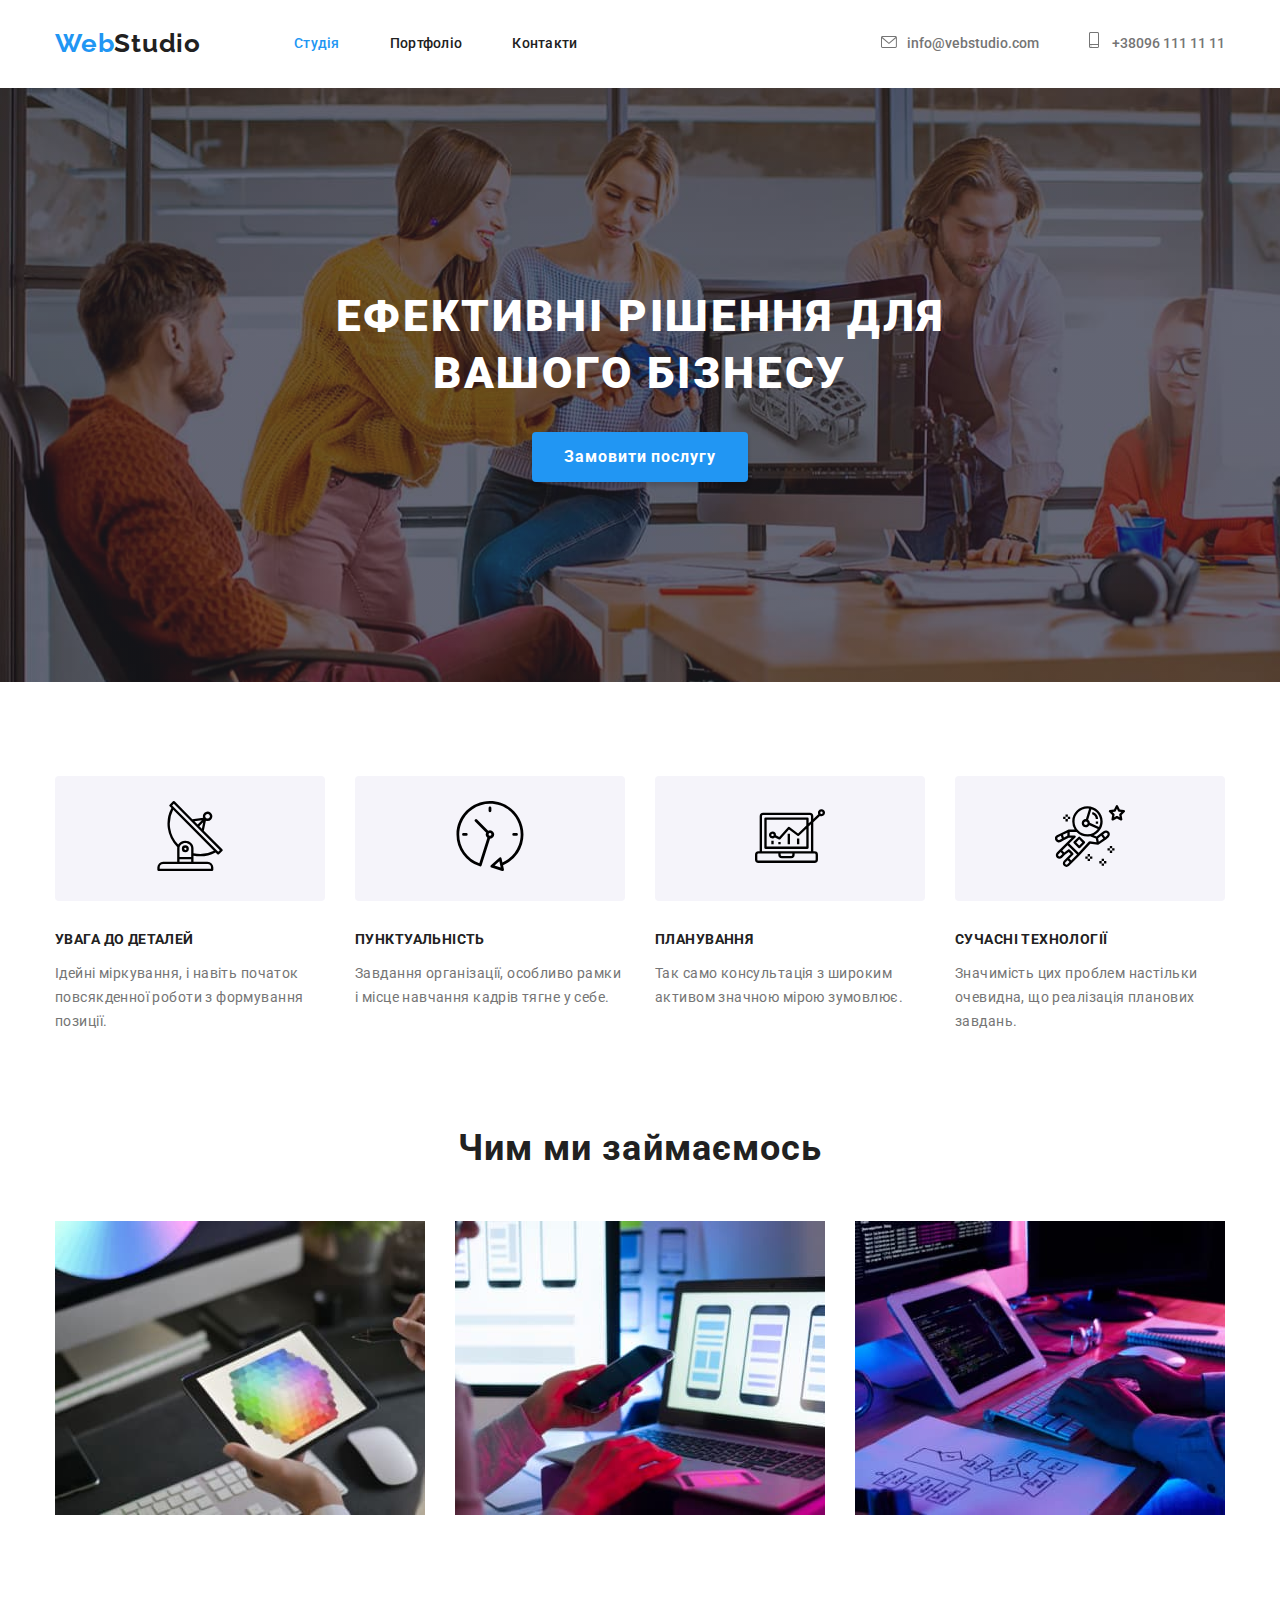
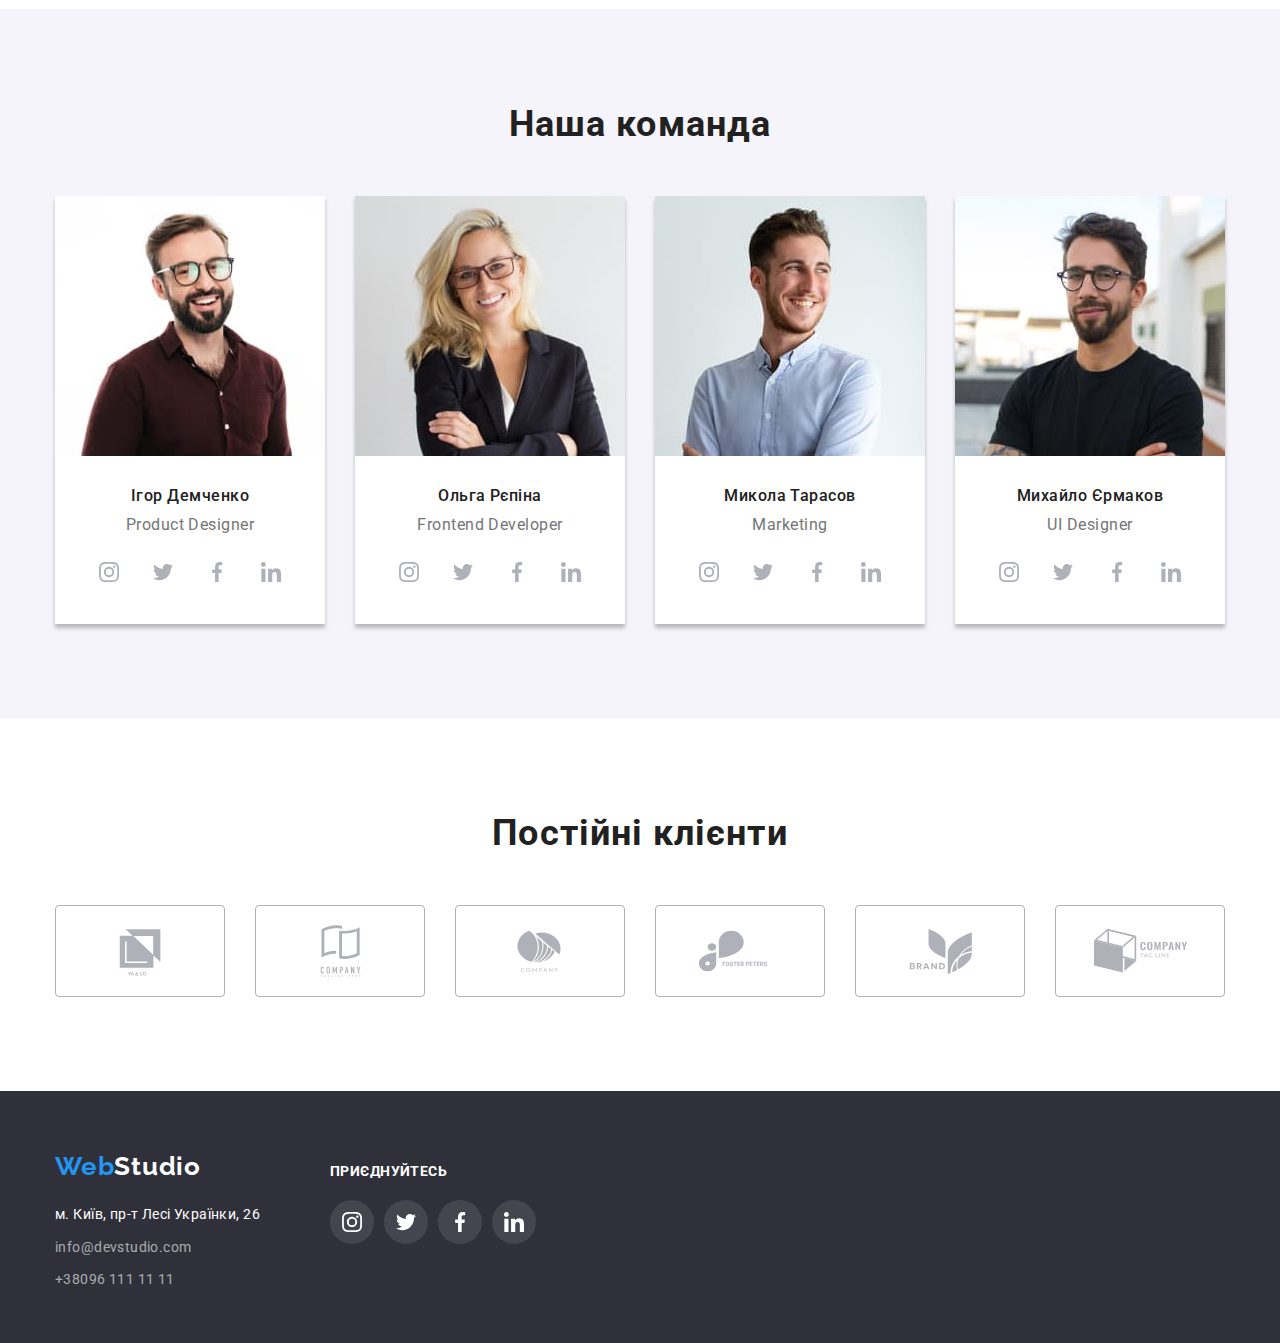
==== index.html @ 3c037708 "дз4" ====
<!DOCTYPE html>
<html lang="uk">
  <head>
    <meta charset="UTF-8" />
    <meta http-equiv="X-UA-Compatible" content="IE=edge" />
    <meta name="viewport" content="width=device-width, initial-scale=1.0" />
    <title>WebStudio</title>
    <link
      rel="stylesheet"
      href="https://cdnjs.cloudflare.com/ajax/libs/modern-normalize/1.1.0/modern-normalize.min.css"
    />
    <link rel="stylesheet" href="./css/styles.css" />
    <link rel="preconnect" href="https://fonts.googleapis.com" />
    <link rel="preconnect" href="https://fonts.gstatic.com" crossorigin />
    <link
      href="https://fonts.googleapis.com/css2?family=Raleway:wght@700&family=Roboto:wght@400;500;700;900&display=swap"
      rel="stylesheet"
    />
  </head>
  <body class="body">
    <header>
      <div class="container">
        <div class="header-container">
          <nav class="nav-container">
            <a href="./index.html" class="logotipe"
              >Web<span class="logo-header">Studio</span>
            </a>

            <ul class="header-menu">
              <li>
                <a href="./index.html" class="link-header current">Студія</a>
              </li>
              <li>
                <a href="./portfolio.html" class="link-header">Портфоліо</a>
              </li>
              <li>
                <a href="#" class="link-header">Контакти</a>
              </li>
            </ul>
          </nav>
          <ul class="header-adress">
            <li class="adress-logo-nav">
              <a href="mailto:info@devstudio.com" class="adress-link"
                ><span class="icon-mail"
                  ><svg class="adress-mail-icon" width="16px" height="12px">
                    <use
                      href="./images/icons.svg#icon-envelope-hover"
                    ></use></svg></span
                >info@vebstudio.com
              </a>
            </li>
            <li class="adress-logo-nav">
              <a href="tel:+380961111111" class="adress-link"
                ><span class="phone-icon"
                  ><svg class="adress-phone-icon" width="10px" height="16px">
                    <use href="./images/icons.svg#icon-smartphone"></use></svg
                ></span>
                +38096 111 11 11</a
              >
            </li>
          </ul>
        </div>
      </div>
    </header>
    <main>
      <section class="hero-section">
        <h1 class="hero-title">Ефективні рішення для<br />вашого бізнесу</h1>
        <button type="button" class="hero-button">Замовити послугу</button>
      </section>

      <section class="benefit-section section">
        <div class="container">
          <h2 class="benefit-title visually-hidden">Наші переваги</h2>
          <ul class="benefit-container">
            <li class="benefit-items">
              <span class="benefit-block-icon">
                <svg class="benefit-icon" width="70px" height="70px">
                  <use href="./images/icons.svg#icon-antenna-1"></use>
                </svg>
              </span>
              <h3 class="benefit-subtitle">Увага до деталей</h3>
              <p class="benefit-text">
                Ідейні міркування, і навіть початок повсякденної роботи з
                формування позиції.
              </p>
            </li>
            <li class="benefit-items">
              <span class="benefit-block-icon">
                <svg class="benefit-icon" width="70px" height="70px">
                  <use href="./images/icons.svg#icon-clock-1"></use>
                </svg>
              </span>
              <h3 class="benefit-subtitle">Пунктуальність</h3>
              <p class="benefit-text">
                Завдання організації, особливо рамки і місце навчання кадрів
                тягне у себе.
              </p>
            </li>
            <li class="benefit-items">
              <span class="benefit-block-icon">
                <svg class="benefit-icon" width="70px" height="70px">
                  <use href="./images/icons.svg#icon-diagram-1"></use>
                </svg>
              </span>
              <h3 class="benefit-subtitle">Планування</h3>
              <p class="benefit-text">
                Так само консультація з широким активом значною мірою зумовлює.
              </p>
            </li>
            <li class="benefit-items">
              <span class="benefit-block-icon">
                <svg class="benefit-icon" width="70px" height="70px">
                  <use href="./images/icons.svg#icon-astronaut-1"></use>
                </svg>
              </span>
              <h3 class="benefit-subtitle">Сучасні технології</h3>
              <p class="benefit-text">
                Значимість цих проблем настільки очевидна, що реалізація
                планових завдань.
              </p>
            </li>
          </ul>
        </div>
      </section>

      <section class="benefit-hero">
        <div class="container">
          <h2 class="benefit-title">Чим ми займаємось</h2>

          <ul class="benefit-hero-items">
            <li class="benefit-box">
              <img
                src="./images/img1.jpg"
                alt="Друк на клавіатурі"
                width="370"
              />
            </li>
            <li>
              <img
                src="./images/box2.jpg"
                alt="Переглядає смартфон"
                width="370"
              />
            </li>
            <li>
              <img src="./images/box3.jpg" alt="Планшет у руках" width="370" />
            </li>
          </ul>
        </div>
      </section>
      <section class="secondary-section section">
        <div class="container">
          <h2 class="secondary-title">Наша команда</h2>
          <ul class="secondary-container">
            <li class="secondary-box">
              <img src="./images/igor.jpg" alt="Ігор Демченко" width="270" />
              <div class="card-box">
                <h3 class="secondary-img-title">Ігор Демченко</h3>
                <p class="secondary-img-slogan">Product Designer</p>
              </div>
              <div class="secondary-box-social">
                <a class="secondary-box-icon" href="#"
                  ><svg class="secondary-icons" width="20px" height="20px">
                    <use href="./images/icons.svg#icon-instagram-2"></use></svg
                ></a>
                <a class="secondary-box-icon" href="#"
                  ><svg class="secondary-icons" width="20px" height="20px">
                    <use href="./images/icons.svg#icon-twitter-1"></use></svg
                ></a>
                <a class="secondary-box-icon" href="#"
                  ><svg class="secondary-icons" width="20px" height="20px">
                    <use href="./images/icons.svg#icon-facebook-1"></use></svg
                ></a>
                <a class="secondary-box-icon" href="#"
                  ><svg class="secondary-icons" width="20px" height="20px">
                    <use href="./images/icons.svg#icon-linkedin-1"></use></svg
                ></a>
              </div>
            </li>
            <li class="secondary-box">
              <img src="./images/olga.jpg" alt="Ольга Рєпіна" width="270" />
              <div class="card-box">
                <h3 class="secondary-img-title">Ольга Рєпіна</h3>
                <p class="secondary-img-slogan">Frontend Developer</p>
              </div>
              <div class="secondary-box-social">
                <a class="secondary-box-icon" href="#"
                  ><svg class="secondary-icons" width="20px" height="20px">
                    <use href="./images/icons.svg#icon-instagram-2"></use></svg
                ></a>
                <a class="secondary-box-icon" href="#"
                  ><svg class="secondary-icons" width="20px" height="20px">
                    <use href="./images/icons.svg#icon-twitter-1"></use></svg
                ></a>
                <a class="secondary-box-icon" href="#"
                  ><svg class="secondary-icons" width="20px" height="20px">
                    <use href="./images/icons.svg#icon-facebook-1"></use></svg
                ></a>
                <a class="secondary-box-icon" href="#"
                  ><svg class="secondary-icons" width="20px" height="20px">
                    <use href="./images/icons.svg#icon-linkedin-1"></use></svg
                ></a>
              </div>
            </li>
            <li class="secondary-box">
              <img src="./images/mukola.jpg" alt="Микола Тарасов" width="270" />
              <div class="card-box">
                <h3 class="secondary-img-title">Микола Тарасов</h3>
                <p class="secondary-img-slogan">Marketing</p>
              </div>
              <div class="secondary-box-social">
                <a class="secondary-box-icon" href="#"
                  ><svg class="secondary-icons" width="20px" height="20px">
                    <use href="./images/icons.svg#icon-instagram-2"></use></svg
                ></a>
                <a class="secondary-box-icon" href="#"
                  ><svg class="secondary-icons" width="20px" height="20px">
                    <use href="./images/icons.svg#icon-twitter-1"></use></svg
                ></a>
                <a class="secondary-box-icon" href="#"
                  ><svg class="secondary-icons" width="20px" height="20px">
                    <use href="./images/icons.svg#icon-facebook-1"></use></svg
                ></a>
                <a class="secondary-box-icon" href="#"
                  ><svg class="secondary-icons" width="20px" height="20px">
                    <use href="./images/icons.svg#icon-linkedin-1"></use></svg
                ></a>
              </div>
            </li>
            <li class="secondary-box">
              <img
                src="./images/mukhailo.jpg"
                alt="Михайло Єрмаков"
                width="270"
              />
              <div class="card-box">
                <h3 class="secondary-img-title">Михайло Єрмаков</h3>
                <p class="secondary-img-slogan">UI Designer</p>
              </div>
              <div class="secondary-box-social">
                <a class="secondary-box-icon" href="#"
                  ><svg class="secondary-icons" width="20px" height="20px">
                    <use href="./images/icons.svg#icon-instagram-2"></use></svg
                ></a>
                <a class="secondary-box-icon" href="#"
                  ><svg class="secondary-icons" width="20px" height="20px">
                    <use href="./images/icons.svg#icon-twitter-1"></use></svg
                ></a>
                <a class="secondary-box-icon" href="#"
                  ><svg class="secondary-icons" width="20px" height="20px">
                    <use href="./images/icons.svg#icon-facebook-1"></use></svg
                ></a>
                <a class="secondary-box-icon" href="#"
                  ><svg class="secondary-icons" width="20px" height="20px">
                    <use href="./images/icons.svg#icon-linkedin-1"></use></svg
                ></a>
              </div>
            </li>
          </ul>
        </div>
      </section>
      <section class="last-section">
        <div class="container">
          <h2 class="secondary-title">Постійні клієнти</h2>
          <ul class="last-section-block">
            <li class="last-section-icon">
              <a href="#"
                ><svg class="last-icons" width="106px" height="60px">
                  <use href="./images/icons.svg#icon-logoya-go"></use></svg
              ></a>
            </li>
            <li class="last-section-icon">
              <a href="#"
                ><svg class="last-icons" width="106px" height="60px">
                  <use
                    href="./images/icons.svg#icon-logo-companyone"
                  ></use></svg
              ></a>
            </li>
            <li class="last-section-icon">
              <a href="#"
                ><svg class="last-icons" width="106px" height="60px">
                  <use
                    href="./images/icons.svg#icon-logo-company-two"
                  ></use></svg
              ></a>
            </li>

            <li class="last-section-icon">
              <a href="#"
                ><svg class="last-icons" width="106px" height="60px">
                  <use href="./images/icons.svg#icon-logo-foster"></use></svg
              ></a>
            </li>

            <li class="last-section-icon">
              <a href="#"
                ><svg class="last-icons" width="106px" height="60px">
                  <use href="./images/icons.svg#icon-logo-brand"></use></svg
              ></a>
            </li>
            <li class="last-section-icon">
              <a href="#"
                ><svg class="last-icons" width="106px" height="60px">
                  <use href="./images/icons.svg#icon-logo-tag-line"></use></svg
              ></a>
            </li>
          </ul>
        </div>
      </section>
    </main>
    <footer class="footer-section">
      <div class="container">
        <address class="adress">
          <a href="./index.html" class="logotipe-footer"
            >Web<span class="logo-footer">Studio </span></a
          >
          <div class="footer-div">
            <ul>
              <li class="footer-logo">
                <a
                  class="adress article"
                  href="https://goo.gl/maps/jyR7wXBARbgmtuSR7"
                  target="_blank"
                  rel="noopener noreferrer nofollow"
                  >м. Київ, пр-т Лесі Українки, 26</a
                >
              </li>

              <li class="footer-box">
                <a class="footer-link article" href="mailto:info@devstudio.com"
                  >info@devstudio.com</a
                >
              </li>
              <li class="footer-box">
                <a class="footer-link article" href="tel:+380961111111"
                  >+38096 111 11 11</a
                >
              </li>
            </ul>
          </div>
        </address>
        <div class="footer-social">
          <h2 class="footer-social-title">Приєднуйтесь</h2>
          <ul class="footer-social-container">
            <li>
              <a class="secondary-footer-icon" href="#"
                ><svg class="footer-icons" width="20px" height="20px">
                  <use href="./images/icons.svg#icon-instagram-2"></use></svg
              ></a>
            </li>
            <li>
              <a class="secondary-footer-icon" href="#"
                ><svg class="footer-icons" width="20px" height="20px">
                  <use href="./images/icons.svg#icon-twitter-1"></use></svg
              ></a>
            </li>
            <li>
              <a class="secondary-footer-icon" href="#"
                ><svg class="footer-icons" width="20px" height="20px">
                  <use href="./images/icons.svg#icon-facebook-1"></use></svg
              ></a>
            </li>
            <li>
              <a class="secondary-footer-icon" href="#"
                ><svg class="footer-icons" width="20px" height="20px">
                  <use href="./images/icons.svg#icon-linkedin-1"></use></svg
              ></a>
            </li>
          </ul>
        </div>
      </div>
    </footer>
  </body>
</html>
---- css/styles.css ----
:root {
  --color-primary: #212121;
  --color-text: #757575;
  --color-background: #fff;
  --color-accent: #2196f3;
  --color-icons: #afb1b8;
}
* {
  box-sizing: border-box;
}
a.article {
  text-decoration: none;
}
/*container*/
.container {
  display: flex;
  width: 100%;
  max-width: 1200px;
  margin: 0 auto;
  padding: 0 15px;
  flex-wrap: wrap;
}
ul {
  list-style: none;
}
/*body*/
body {
  color: var(--color-primary);
  font-size: 14px;
  font-weight: 500;
  line-height: 1.7;
  background-color: var(--color-background);
  font-family: "Roboto", sans-serif;
  max-width: 1600px;
  max-height: 2094px;
  margin: 0 auto;
  flex-shrink: 0;
}
ul,
h1,
h2,
h3,
h4,
h5,
h6,
li {
  margin: 0;
  padding: 0;
}
/*header-container*/
.header-container {
  display: flex;
  justify-content: space-between;
  flex-grow: 1;
  align-items: center;
}
.header {
  border-bottom: 1px solid #f5f5f5;
}
/*nav-container*/
.nav-container {
  display: flex;
  justify-content: start;
  align-items: center;
}
/*lin-header*/
.link-header {
  display: flex;
  padding-top: 32px;
  padding-bottom: 32px;
  text-decoration: none;
  letter-spacing: 0.02em;
  color: inherit;
}
.visually-hidden {
  position: absolute;
  white-space: nowrap;
  width: 1px;
  height: 1px;
  overflow: hidden;
  border: 0;
  padding: 0;
  clip: rect(0 0 0 0);
  clip-path: inset(50%);
  margin: -1px;
}

img {
  display: block;
  max-width: 100%;
  height: auto;
}
/*headre-menu*/
.header-menu {
  display: flex;
  gap: 50px;
  margin-left: 93px;
}
/*header-adress*/
.header-adress {
  display: flex;
  gap: 50px;
  align-items: center;
}

/*logotipe*/
.logotipe {
  font-family: "Raleway";
  font-weight: 700;
  font-size: 26px;
  line-height: 1.2;
  color: var(--color-accent);
  text-decoration-line: none;
  letter-spacing: 0.03em;
}

/*logo-header*/
.logo-header {
  font-family: "Raleway", sans-serif;
  font-weight: 700;
  font-size: 26px;
  line-height: 1.2;
  color: var(--color-primary);
  text-decoration-line: none;
  letter-spacing: 0.03em;
}

/*link*/
.link {
  color: inherit;
  line-height: 1.1;
  text-decoration-line: none;
}
.link:hover,
.link:focus {
  color: var(--color-accent);
  background-color: var(--color-background);
}
.current {
  color: var(--color-accent);
}

/*adress*/
.adress-link {
  align-items: center;
  font-weight: 500;
  color: var(--color-text);
  text-decoration-line: none;
  padding-top: 32px;
  padding-bottom: 32px;
}
.adress-link:hover,
.adress-link:focus {
  color: var(--color-accent);
}
/*header-icons*/
.icon-mail {
  align-items: center;
  padding-top: 32px;
  padding-bottom: 32px;
}
.adress-mail-icon {
  max-width: 16px;
  max-height: 12px;
  align-content: center;
  margin-right: 10px;
  fill: var(--color-text);

}
.adress-link:hover .adress-mail-icon,
.adress-link:focus .adress-mail-icon {
  fill: var(--color-accent);
}
/*phone-icon*/
.phone-icon {
  padding-top: 32px;
  padding-bottom: 32px;
  align-items: center;
}
.adress-phone-icon {
  max-width: 10px;
  max-height: 16px;
  align-content: center;
  margin-right: 10px;
  fill: var(--color-text);
}
.adress-link:hover .adress-phone-icon,
.adress-link:focus .adress-phone-icon {
  fill: var(--color-accent);
}
/*hero-section*/
.hero-section {
  background-color: #2f303a;
  background-image: linear-gradient(
      rgba(47, 48, 58, 0.4),
      rgba(47, 48, 58, 0.4)
    ),
    url(/images/Img.jpg);
  margin: 0 auto;
  background-size: 1600px;
  text-align: center;
  padding-top: 200px;
  padding-bottom: 200px;
  letter-spacing: 0.02em;
  background-repeat: no-repeat;
}

/*section-title*/
.hero-title {
  font-weight: 900;
  font-size: 44px;
  line-height: 1.3;
  text-transform: uppercase;
  color: var(--color-background);
  letter-spacing: 0.06em;
  margin: 0 auto;
  letter-spacing: 0.06em;
}

/*hero-button*/
.hero-button {
  font-weight: 700;
  font-size: 16px;
  line-height: 30px;
  min-width: 216px;
  height: 50px;
  font-family: inherit;
  color: var(--color-background);
  background: var(--color-accent);
  box-shadow: 0px 4px 4px rgba(0, 0, 0, 0.15);
  border-radius: 4px;
  cursor: pointer;
  margin-top: 30px;
  border: 0;
  padding-top: 10px;
  padding-left: 32px;
  padding-bottom: 10px;
  padding-right: 32px;
  letter-spacing: 0.06em;
}
.hero-button:hover,
.hero-button:focus {
  box-shadow: 0px 4px 4px rgba(0, 0, 0, 0.15);
  background-color: #188ce8;
}

/*benefit-title*/
.benefit-title {
  font-weight: 700;
  font-size: 36px;
  line-height: 1.2;
  text-align: center;
  margin: 0 auto 50px;
  letter-spacing: 0.03em;
}

.benefit-block-icon {
  display: block;
  width: 270px;
  height: 120px;
  background: #f5f4fa;
  border-radius: 4px;
  margin-bottom: 30px;
  padding-top: 25px;
  padding-right: 100px;
  padding-left: 100px;
  padding-bottom: 100px;
}
.benefit-icon {
  max-width: 70px;
  max-height: 70px;
}

/*benefit-subtitle*/

.benefit-subtitle {
  font-weight: 700;
  font-size: 14px;
  line-height: 1.2;
  text-transform: uppercase;
  letter-spacing: 0.03em;
}
/*benefit-text*/
.benefit-text {
  font-style: normal;
  font-weight: 400;
  font-size: 14px;
  line-height: 1.7;
  color: var(--color-text);
  margin-bottom: 0;
  letter-spacing: 0.03em;
}
/*benefit-container*/
.benefit-container {
  display: flex;
  justify-content: space-between;
  width: 100%;
  max-width: 1200px;
  margin: 0 auto;
}
/*benefit-items*/
.benefit-items {
  align-content: flex-start;
  gap: 30px;
  flex-basis: 270px;
}
/*benefit-hero*/
.benefit-hero {
  padding-bottom: 94px;
}
/*benefit-hero-items*/
.benefit-hero-items {
  display: flex;
  justify-content: flex-start;
  gap: 30px;
  width: 100%;
  max-width: 1200px;
}

/*secondary-section*/
.secondary-section {
  background-color: #f5f4fa;
}

/*secondary-title*/
.secondary-title {
  font-weight: 700;
  font-size: 36px;
  line-height: 1.2;
  text-align: center;
  margin: 0 auto 50px;
  letter-spacing: 0.03em;
}
/*benefit-box*/
.benefit-box {
  flex-basis: calc((100%-60px) / 3);
}
.secondary-box {
  width: 270px;
  height: 428px;
}
.secondary-box-icon {
  display: flex;
  width: 44px;
  height: 44px;
  border-radius: 50%;
  padding: 12px;
}
.secondary-icons {
  fill: var(--color-icons);
  max-width: 20px;
  max-height: 20px;
}
/*secondary-container*/
.secondary-container {
  display: flex;
  gap: 30px;
  justify-content: space-between;
}

.secondary-box-social {
  display: flex;
  gap: 10px;
  padding-left: 32px;
  padding-right: 32px;
  padding-bottom: 30px;
}
.secondary-box-icon:hover,
.secondary-box-icon:focus {
  background-color: var(--color-accent);
}
.secondary-box-icon:hover .secondary-icons,
.secondary-box-icon:focus .secondary-icons {
  fill: var(--color-background);
}
/*secondary-box*/
.secondary-box {
  flex-basis: calc((100%-90px) / 4);
  background-color: var(--color-background);
  box-shadow: 0px 4px 4px rgba(0, 0, 0, 0.25);
}
/*card-box*/
.card-box {
  padding-top: 30px;
  padding-left: 60px;
  padding-bottom: 16px;
  padding-right: 60px;
}
/*img-title*/
.secondary-img-title {
  font-weight: 500;
  font-size: 16px;
  line-height: 1.2;
  color: var(--color-primary);
  text-align: center;
  letter-spacing: 0.03em;
}

/*img-slogan*/
.secondary-img-slogan {
  font-weight: 400;
  font-size: 16px;
  line-height: 1.2;
  color: var(--color-text);
  text-align: center;
  margin-top: 10px;
  margin-bottom: 0;
  letter-spacing: 0.03em;
}
.last-section {
  display: flex;
  padding-top: 94px;
  padding-bottom: 94px;
  margin: 0 auto;
}
.last-section-block {
  display: flex;
  gap: 30px;
  width: 1200px;
}

.last-section-icon {
  width: 170px;
  height: 92px;
  border: 1px solid var(--color-icons);
  border-radius: 4px;
  padding-top: 16px;
  padding-left: 32px;
  padding-bottom: 16px;
  padding-right: 32px;
}
.last-section-icon:hover {
  border-color: var(--color-accent);
}
.last-icons {
  max-width: 106px;
  max-height: 60px;
  fill: var(--color-icons);
}
.last-section-icon:hover .last-icons,
.last-section-icon:focus .last-icons {
  fill: var(--color-accent);
}

/*footer-section*/
.footer-section {
  background-color: #2f303a;
  height: 252px;
  padding-top: 60px;
  padding-bottom: 60px;
}
.adress-logo-nav {
  display: flex;
  align-items: center;
}
/*logo-footer*/
.logo-footer {
  font-family: "Raleway", sans-serif;
  font-weight: 700;
  font-size: 26px;
  line-height: 1.2;
  color: var(--color-background);
  text-decoration-line: none;
  margin-bottom: 20px;
  letter-spacing: 0.03em;
}

/*adress-footer*/
.adress {
  font-style: normal;
  font-weight: 400;
  font-size: 14px;
  line-height: 1.7;
  color: var(--color-background);
  letter-spacing: 0.03em;
}
/*footer-link*/
.footer-link {
  font-style: normal;
  font-weight: 400;
  font-size: 14px;
  line-height: 1.7;
  color: rgba(255, 255, 255, 0.6);
  letter-spacing: 0.03em;
}

.footer-link:hover,
.footer-link:focus {
  color: var(--color-accent);
}
.footer-social {
  align-items: center;
  justify-content: flex-start;
  margin-left: 70px;
  margin-top: 12px;

  width: 206px;
  height: 80px;
}
.footer-social-title {
  color: var(--color-background);
  font-weight: 700;
  font-size: 14px;
  line-height: 1.2;
  letter-spacing: 0.03em;
  text-transform: uppercase;
}
.secondary-footer-icon {
  display: flex;
  background-color: rgba(255, 255, 255, 0.1);
  width: 44px;
  height: 44px;
  border-radius: 50%;
  padding: 12px;
}
.secondary-footer-icon:hover,
.secondary-footer-icon:focus {
  background-color: var(--color-accent);
}
.footer-icons {
  fill: var(--color-background);
  max-width: 20px;
  max-height: 20px;
}

.footer-social-container {
  display: flex;
  align-items: center;
  gap: 10px;
  margin-top: 20px;
}
/*secondary-button*/
.secondary-button {
  font-family: inherit;
  color: var(--color-primary);
  background: #f5f4fa;
  border-radius: 4px;
  cursor: pointer;
  height: 38px;
  padding: 6px 22px;
  border: 0;
  border-radius: 4px;
  letter-spacing: 0.03em;
}
.secondary-button:hover,
.secondary-button:focus {
  color: var(--color-background);
  background-color: var(--color-accent);
  box-shadow: 0px 3px 1px rgba(0, 0, 0, 0.1), 0px 1px 2px rgba(0, 0, 0, 0.08),
    0px 2px 2px rgba(0, 0, 0, 0.12);
}

/*icon-logo-link*/
.icon-logo-link {
  font-weight: 700;
  font-size: 18px;
  line-height: 2;
  letter-spacing: 0.06em;
  color: var(--color-primary);
  letter-spacing: 0.06em;
}

/*subtitle-icon-link*/
.subtitle-icon {
  font-weight: 400;
  font-size: 16px;
  line-height: 1.8;
  color: var(--color-text);
  margin-top: 4px;
  margin-bottom: 0;
  letter-spacing: 0.03em;
}
/*logotipe-footer*/
.logotipe-footer {
  font-family: "Raleway";
  font-weight: 700;
  font-size: 26px;
  line-height: 1.2;
  color: var(--color-accent);
  text-decoration-line: none;
  margin-bottom: 20px;
  letter-spacing: 0.03em;
}
/*section*/
.section {
  padding-top: 94px;
  padding-bottom: 94px;
  margin: 0 auto;
}

/*button-container*/
.button-container {
  display: flex;
  align-items: center;
  gap: 8px;
  margin: 0 auto;
  justify-content: center;
}
/*container-portfolio*/
.container-portfolio {
  width: 100%;
  max-width: 1200px;
  margin: 0 auto;
  flex-wrap: wrap;
}
/*first-container*/
.first-container {
  display: flex;
  width: 100%;
  margin-top: 50px;
  flex-wrap: wrap;
  gap: 30px;
  flex-basis: calc((100%-60px) / 3);
}
/*portfolio-section*/
.portfolio-section {
  display: flex;
  padding: 94px 15px;
  max-width: 1200px;
  margin: 0 auto;
}
.portfolio-title {
  font-weight: 700;
  font-size: 36px;
  line-height: 1.2;
  text-align: center;
  margin: 0 auto 50px;
  letter-spacing: 0.03em;
  display: flex;
  align-items: center;
  justify-content: center;
}
/*container-box*/
.container-box {
  width: 370px;
  height: 404px;
  border-bottom: 1px solid #eeeeee;
  border-left: 1px solid #eeeeee;
  border-right: 1px solid #eeeeee;
}
.container-box:hover,
.container-box:focus {
  box-shadow: 0px 1px 1px rgba(0, 0, 0, 0.12), 0px 4px 4px rgba(0, 0, 0, 0.06),
    1px 4px 6px rgba(0, 0, 0, 0.16);
}
/*content-box*/
.container-content {
  padding-top: 20px;
  padding-bottom: 20px;
  padding-left: 24px;
  padding-right: 24px;
}
/*footer-div*/
.footer-div {
  margin-top: 20px;
}

/*footer-box*/
.footer-box {
  margin-top: 9px;
}
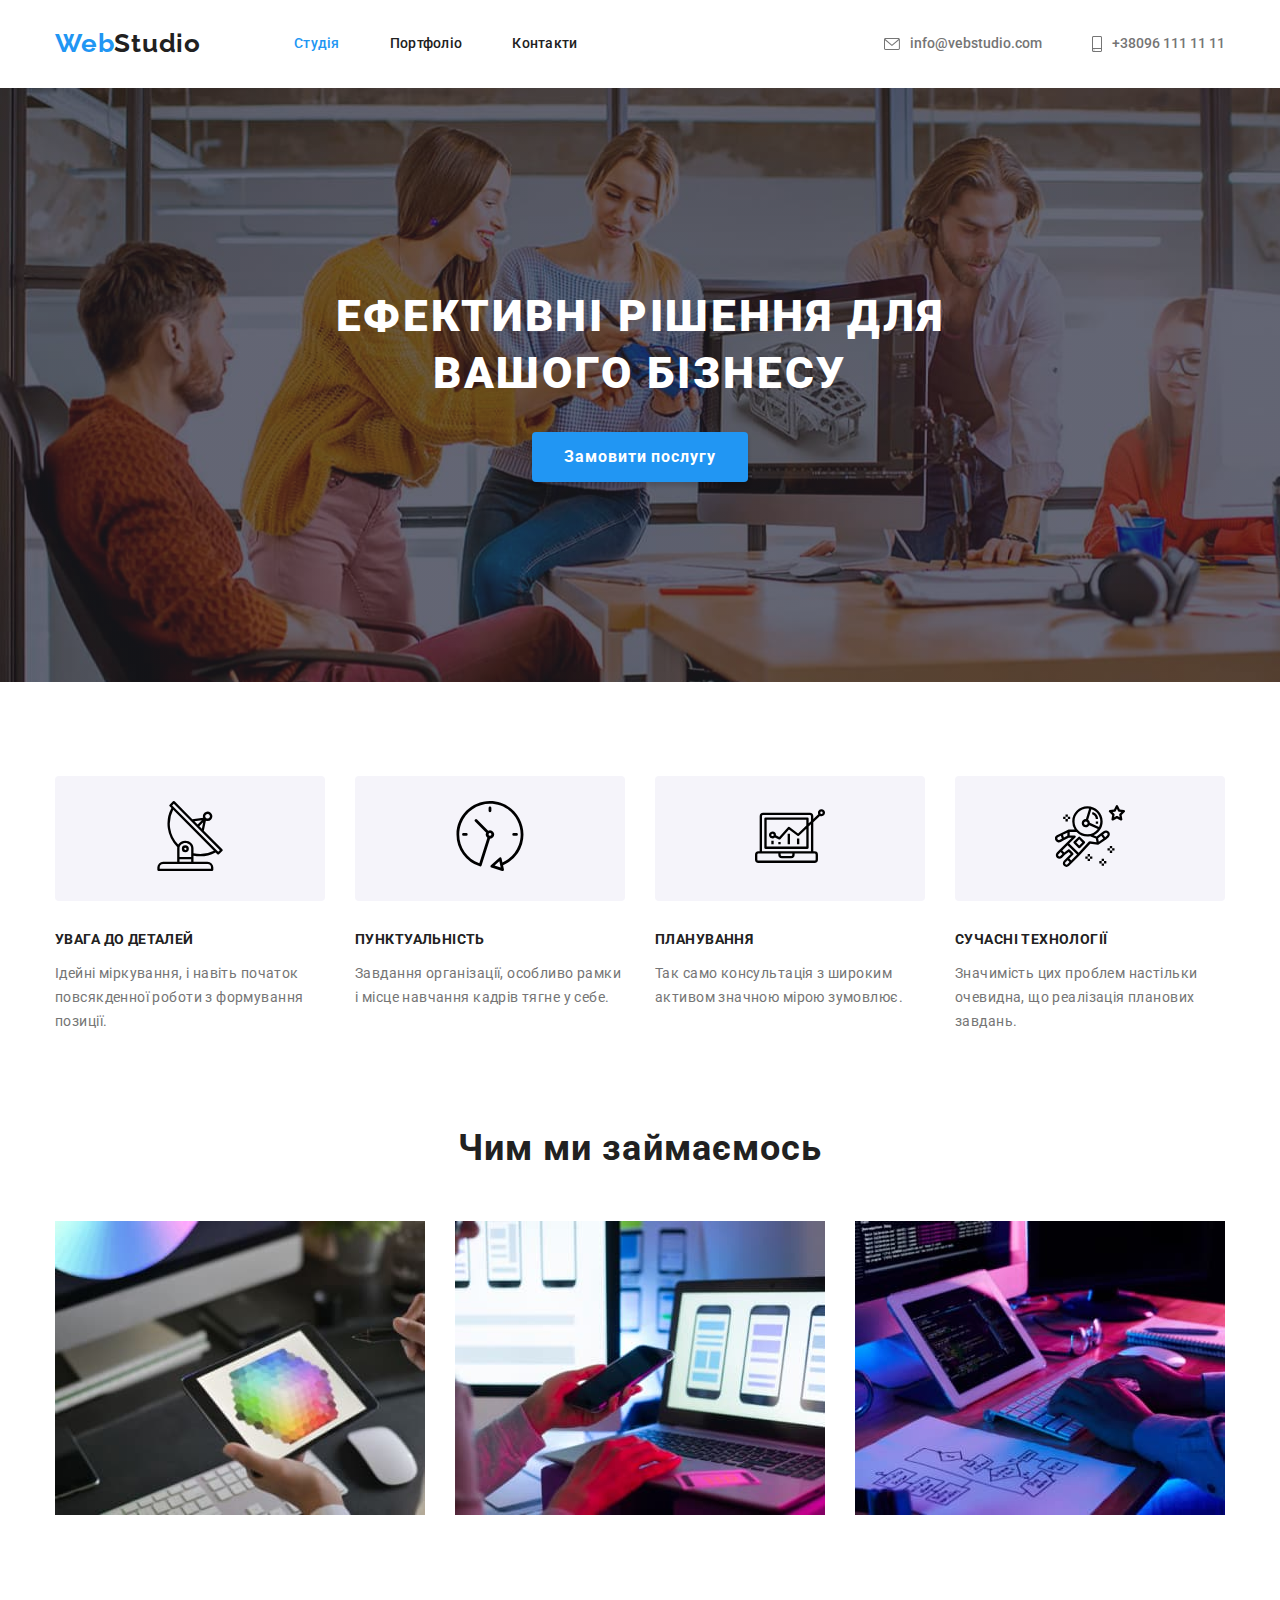
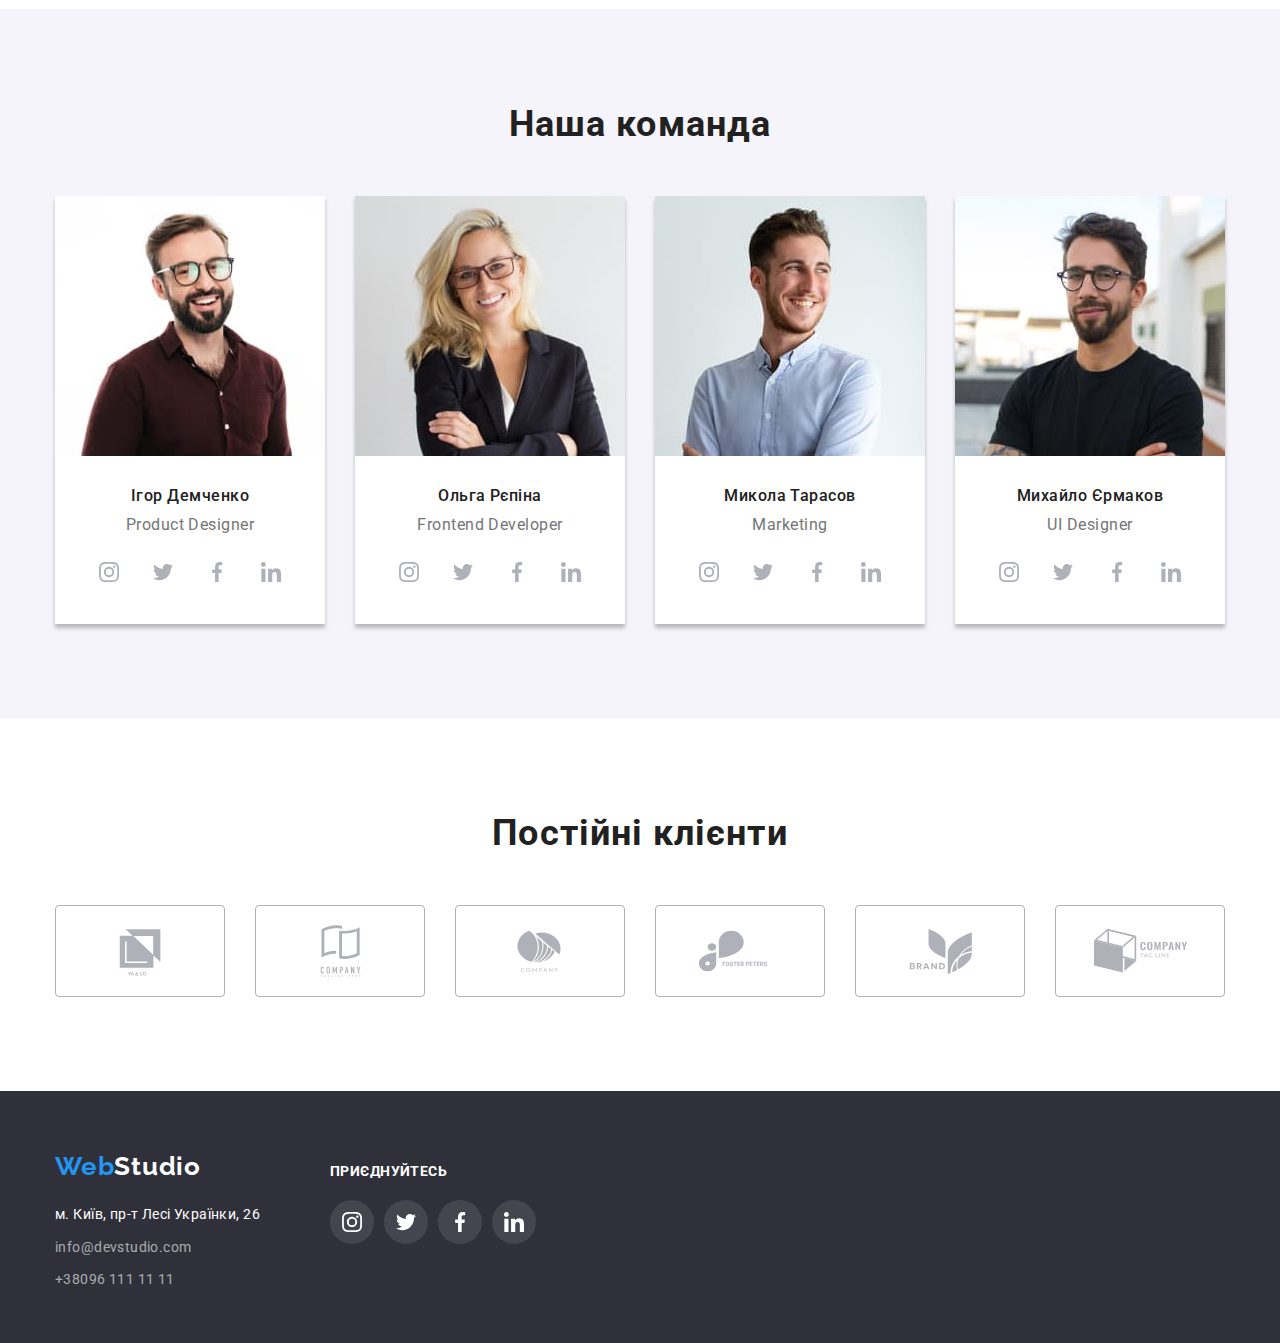
==== commit 0a4f0c3a: "lp" ====
--- a/index.html
+++ b/index.html
@@ -41,22 +41,20 @@
           <ul class="header-adress">
             <li class="adress-logo-nav">
               <a href="mailto:info@devstudio.com" class="adress-link"
-                ><span class="icon-mail"
-                  ><svg class="adress-mail-icon" width="16px" height="12px">
+                ><svg class="adress-mail-icon" width="16px" height="12px">
                     <use
                       href="./images/icons.svg#icon-envelope-hover"
-                    ></use></svg></span
-                >info@vebstudio.com
+                    ></use></svg>info@vebstudio.com
               </a>
             </li>
             <li class="adress-logo-nav">
               <a href="tel:+380961111111" class="adress-link"
-                ><span class="phone-icon"
-                  ><svg class="adress-phone-icon" width="10px" height="16px">
-                    <use href="./images/icons.svg#icon-smartphone"></use></svg
-                ></span>
+                ><svg class="adress-phone-icon" width="10px" height="16px">
+                    <use href="./images/icons.svg#icon-smartphone"></use></svg>
+                
                 +38096 111 11 11</a
-              >
+            
+                >
             </li>
           </ul>
         </div>
--- a/css/styles.css
+++ b/css/styles.css
@@ -142,28 +142,24 @@
 
 /*adress*/
 .adress-link {
+  display: flex;
   align-items: center;
   font-weight: 500;
   color: var(--color-text);
   text-decoration-line: none;
   padding-top: 32px;
   padding-bottom: 32px;
+gap: 10px;
 }
 .adress-link:hover,
 .adress-link:focus {
   color: var(--color-accent);
 }
 /*header-icons*/
-.icon-mail {
-  align-items: center;
-  padding-top: 32px;
-  padding-bottom: 32px;
-}
 .adress-mail-icon {
   max-width: 16px;
   max-height: 12px;
   align-content: center;
-  margin-right: 10px;
   fill: var(--color-text);
 
 }
@@ -172,18 +168,12 @@
   fill: var(--color-accent);
 }
 /*phone-icon*/
-.phone-icon {
-  padding-top: 32px;
-  padding-bottom: 32px;
-  align-items: center;
-}
 .adress-phone-icon {
   max-width: 10px;
   max-height: 16px;
   align-content: center;
-  margin-right: 10px;
   fill: var(--color-text);
-}
+ }
 .adress-link:hover .adress-phone-icon,
 .adress-link:focus .adress-phone-icon {
   fill: var(--color-accent);
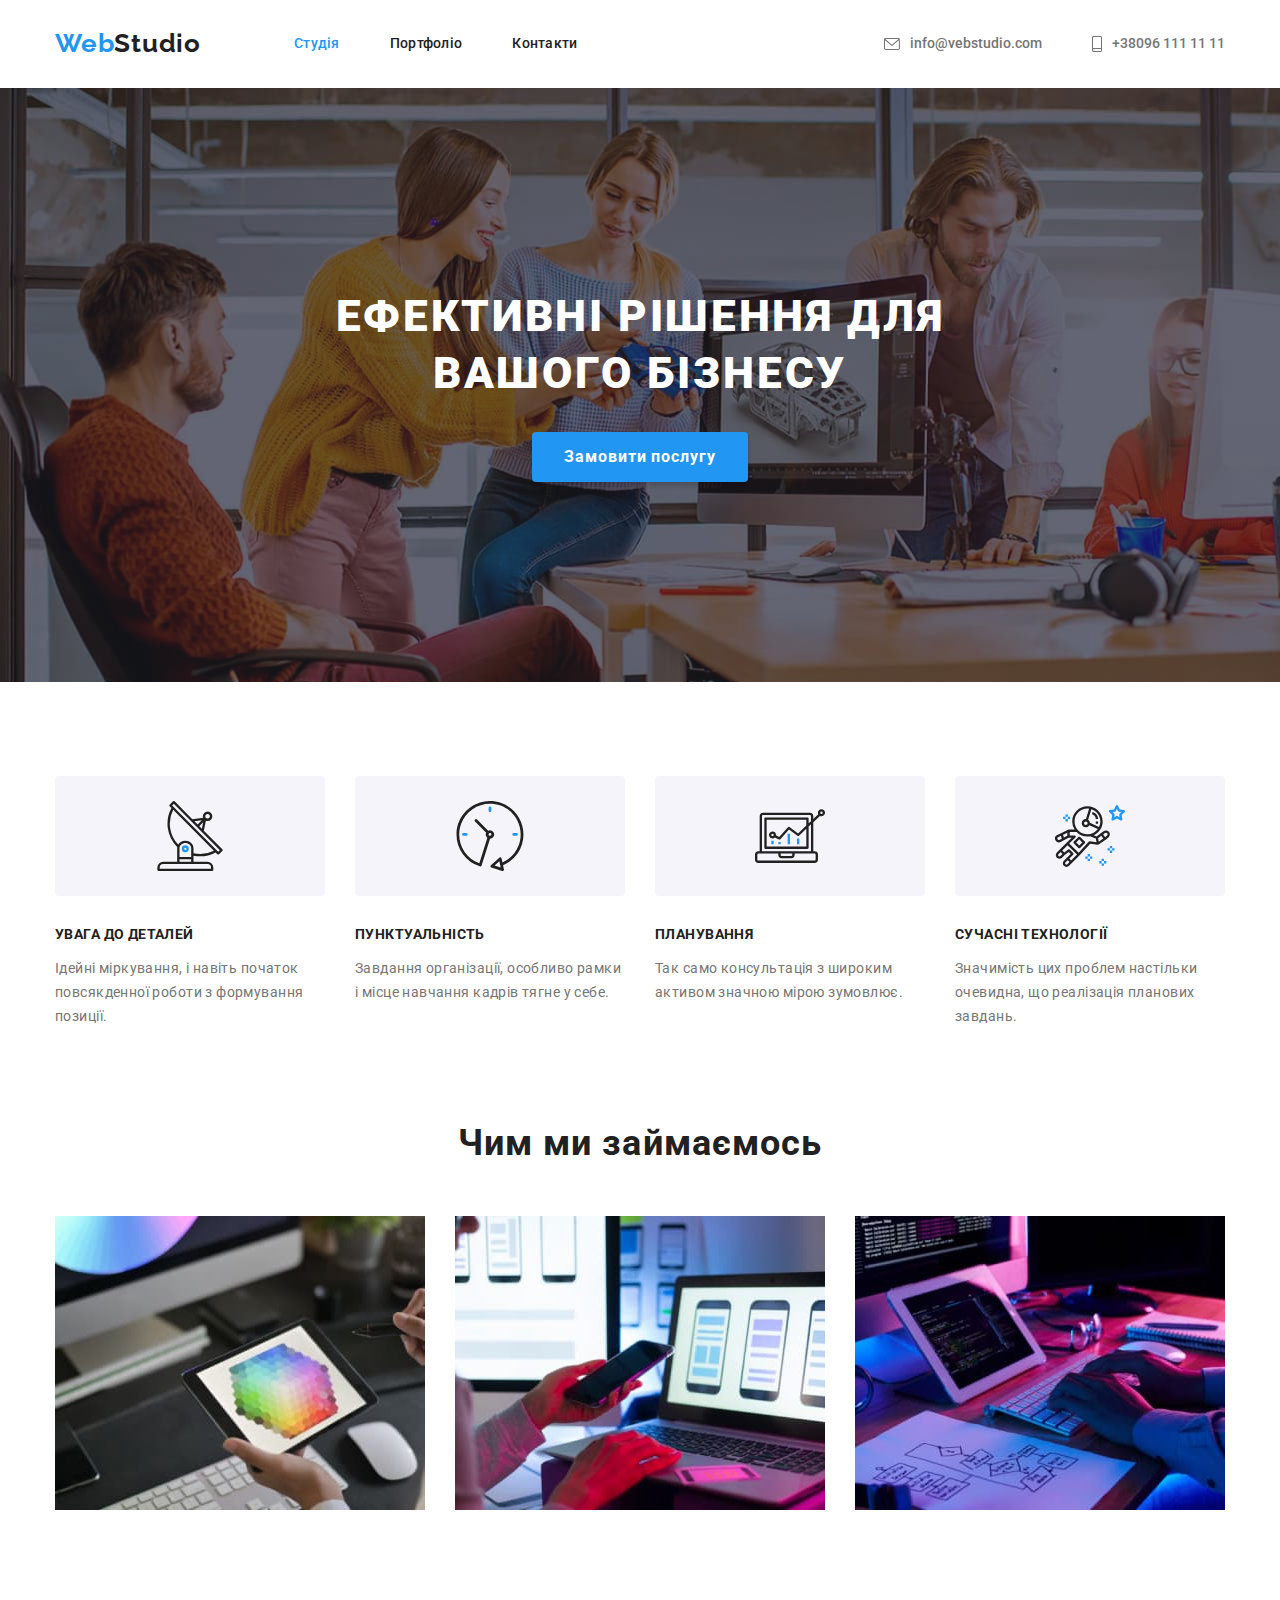
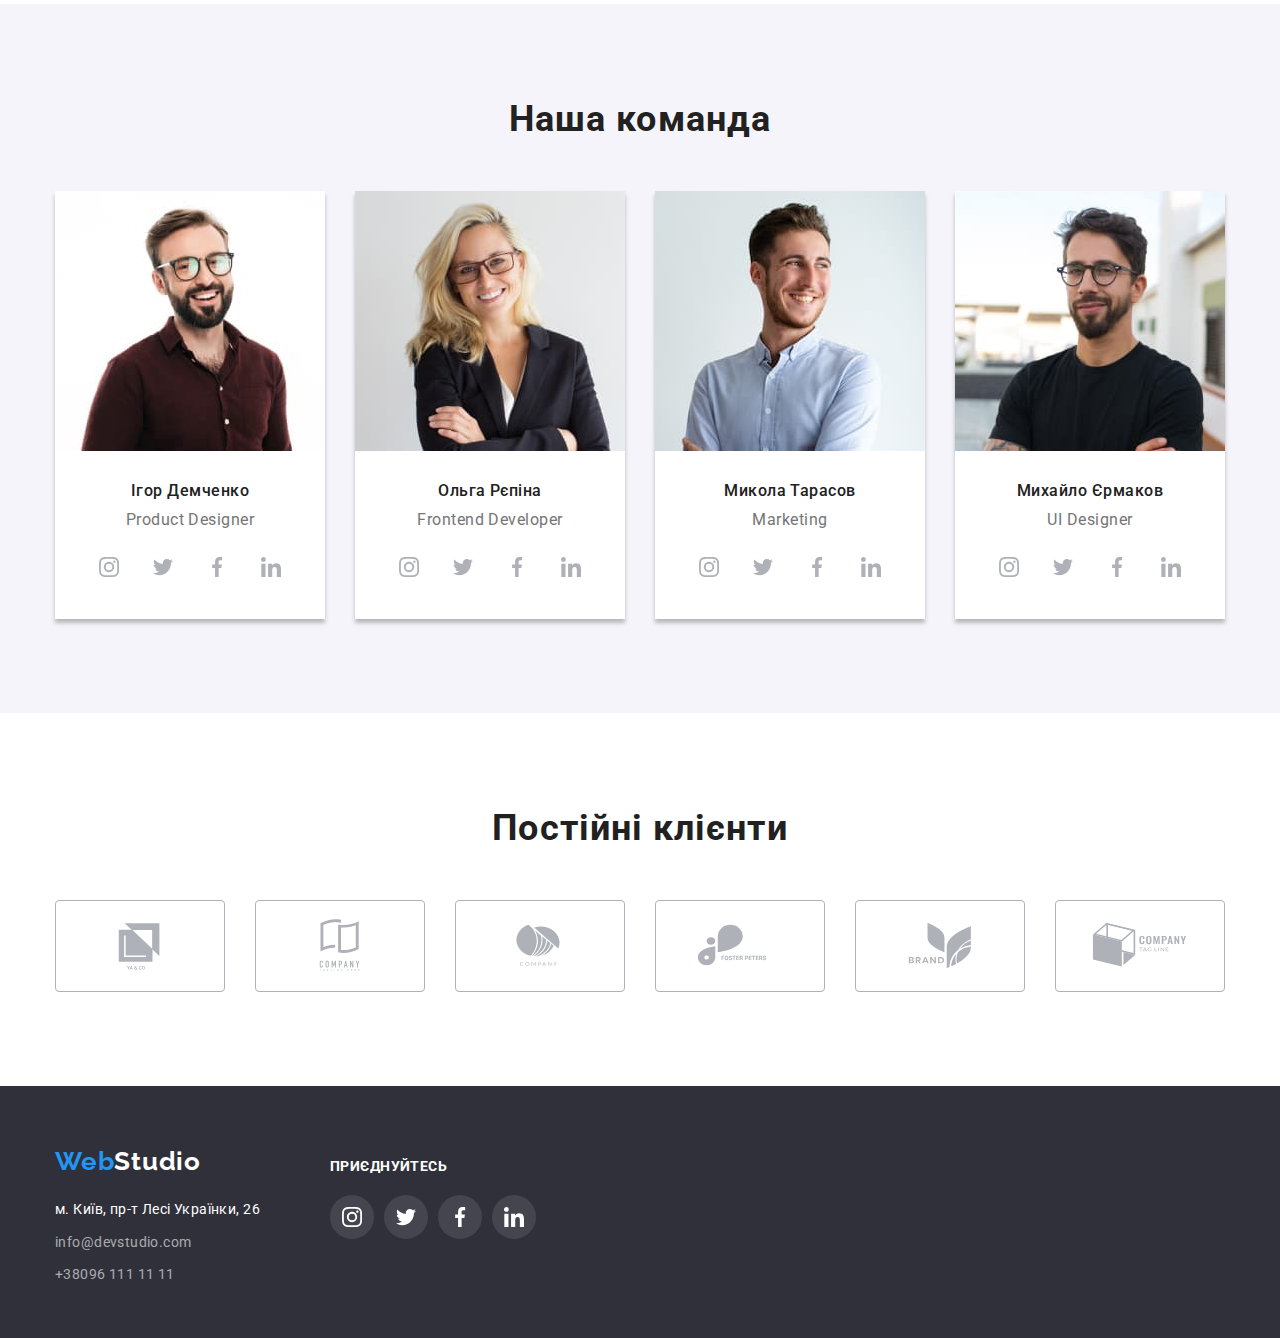
==== commit 6b64513c: "работа над ошибками" ====
--- a/index.html
+++ b/index.html
@@ -42,19 +42,18 @@
             <li class="adress-logo-nav">
               <a href="mailto:info@devstudio.com" class="adress-link"
                 ><svg class="adress-mail-icon" width="16px" height="12px">
-                    <use
-                      href="./images/icons.svg#icon-envelope-hover"
-                    ></use></svg>info@vebstudio.com
+                  <use href="./images/icons.svg#icon-envelope-hover"></use></svg
+                >info@vebstudio.com
               </a>
             </li>
             <li class="adress-logo-nav">
               <a href="tel:+380961111111" class="adress-link"
                 ><svg class="adress-phone-icon" width="10px" height="16px">
-                    <use href="./images/icons.svg#icon-smartphone"></use></svg>
-                
+                  <use href="./images/icons.svg#icon-smartphone"></use>
+                </svg>
+
                 +38096 111 11 11</a
-            
-                >
+              >
             </li>
           </ul>
         </div>
@@ -133,14 +132,14 @@
                 width="370"
               />
             </li>
-            <li>
+            <li class="benefit-box">
               <img
                 src="./images/box2.jpg"
                 alt="Переглядає смартфон"
                 width="370"
               />
             </li>
-            <li>
+            <li class="benefit-box">
               <img src="./images/box3.jpg" alt="Планшет у руках" width="370" />
             </li>
           </ul>
@@ -155,24 +154,40 @@
               <div class="card-box">
                 <h3 class="secondary-img-title">Ігор Демченко</h3>
                 <p class="secondary-img-slogan">Product Designer</p>
-              </div>
-              <div class="secondary-box-social">
-                <a class="secondary-box-icon" href="#"
-                  ><svg class="secondary-icons" width="20px" height="20px">
-                    <use href="./images/icons.svg#icon-instagram-2"></use></svg
-                ></a>
-                <a class="secondary-box-icon" href="#"
-                  ><svg class="secondary-icons" width="20px" height="20px">
-                    <use href="./images/icons.svg#icon-twitter-1"></use></svg
-                ></a>
-                <a class="secondary-box-icon" href="#"
-                  ><svg class="secondary-icons" width="20px" height="20px">
-                    <use href="./images/icons.svg#icon-facebook-1"></use></svg
-                ></a>
-                <a class="secondary-box-icon" href="#"
-                  ><svg class="secondary-icons" width="20px" height="20px">
-                    <use href="./images/icons.svg#icon-linkedin-1"></use></svg
-                ></a>
+                <ul class="secondary-box-social">
+                  <li>
+                    <a class="secondary-box-icon" href="#"
+                      ><svg class="secondary-icons" width="20px" height="20px">
+                        <use
+                          href="./images/icons.svg#icon-instagram-2"
+                        ></use></svg
+                    ></a>
+                  </li>
+                  <li>
+                    <a class="secondary-box-icon" href="#"
+                      ><svg class="secondary-icons" width="20px" height="20px">
+                        <use
+                          href="./images/icons.svg#icon-twitter-1"
+                        ></use></svg
+                    ></a>
+                  </li>
+                  <li>
+                    <a class="secondary-box-icon" href="#"
+                      ><svg class="secondary-icons" width="20px" height="20px">
+                        <use
+                          href="./images/icons.svg#icon-facebook-1"
+                        ></use></svg
+                    ></a>
+                  </li>
+                  <li>
+                    <a class="secondary-box-icon" href="#"
+                      ><svg class="secondary-icons" width="20px" height="20px">
+                        <use
+                          href="./images/icons.svg#icon-linkedin-1"
+                        ></use></svg
+                    ></a>
+                  </li>
+                </ul>
               </div>
             </li>
             <li class="secondary-box">
@@ -180,24 +195,40 @@
               <div class="card-box">
                 <h3 class="secondary-img-title">Ольга Рєпіна</h3>
                 <p class="secondary-img-slogan">Frontend Developer</p>
-              </div>
-              <div class="secondary-box-social">
-                <a class="secondary-box-icon" href="#"
-                  ><svg class="secondary-icons" width="20px" height="20px">
-                    <use href="./images/icons.svg#icon-instagram-2"></use></svg
-                ></a>
-                <a class="secondary-box-icon" href="#"
-                  ><svg class="secondary-icons" width="20px" height="20px">
-                    <use href="./images/icons.svg#icon-twitter-1"></use></svg
-                ></a>
-                <a class="secondary-box-icon" href="#"
-                  ><svg class="secondary-icons" width="20px" height="20px">
-                    <use href="./images/icons.svg#icon-facebook-1"></use></svg
-                ></a>
-                <a class="secondary-box-icon" href="#"
-                  ><svg class="secondary-icons" width="20px" height="20px">
-                    <use href="./images/icons.svg#icon-linkedin-1"></use></svg
-                ></a>
+                <ul class="secondary-box-social">
+                  <li>
+                    <a class="secondary-box-icon" href="#"
+                      ><svg class="secondary-icons" width="20px" height="20px">
+                        <use
+                          href="./images/icons.svg#icon-instagram-2"
+                        ></use></svg
+                    ></a>
+                  </li>
+                  <li>
+                    <a class="secondary-box-icon" href="#"
+                      ><svg class="secondary-icons" width="20px" height="20px">
+                        <use
+                          href="./images/icons.svg#icon-twitter-1"
+                        ></use></svg
+                    ></a>
+                  </li>
+                  <li>
+                    <a class="secondary-box-icon" href="#"
+                      ><svg class="secondary-icons" width="20px" height="20px">
+                        <use
+                          href="./images/icons.svg#icon-facebook-1"
+                        ></use></svg
+                    ></a>
+                  </li>
+                  <li>
+                    <a class="secondary-box-icon" href="#"
+                      ><svg class="secondary-icons" width="20px" height="20px">
+                        <use
+                          href="./images/icons.svg#icon-linkedin-1"
+                        ></use></svg
+                    ></a>
+                  </li>
+                </ul>
               </div>
             </li>
             <li class="secondary-box">
@@ -205,24 +236,40 @@
               <div class="card-box">
                 <h3 class="secondary-img-title">Микола Тарасов</h3>
                 <p class="secondary-img-slogan">Marketing</p>
-              </div>
-              <div class="secondary-box-social">
-                <a class="secondary-box-icon" href="#"
-                  ><svg class="secondary-icons" width="20px" height="20px">
-                    <use href="./images/icons.svg#icon-instagram-2"></use></svg
-                ></a>
-                <a class="secondary-box-icon" href="#"
-                  ><svg class="secondary-icons" width="20px" height="20px">
-                    <use href="./images/icons.svg#icon-twitter-1"></use></svg
-                ></a>
-                <a class="secondary-box-icon" href="#"
-                  ><svg class="secondary-icons" width="20px" height="20px">
-                    <use href="./images/icons.svg#icon-facebook-1"></use></svg
-                ></a>
-                <a class="secondary-box-icon" href="#"
-                  ><svg class="secondary-icons" width="20px" height="20px">
-                    <use href="./images/icons.svg#icon-linkedin-1"></use></svg
-                ></a>
+                <ul class="secondary-box-social">
+                  <li>
+                    <a class="secondary-box-icon" href="#"
+                      ><svg class="secondary-icons" width="20px" height="20px">
+                        <use
+                          href="./images/icons.svg#icon-instagram-2"
+                        ></use></svg
+                    ></a>
+                  </li>
+                  <li>
+                    <a class="secondary-box-icon" href="#"
+                      ><svg class="secondary-icons" width="20px" height="20px">
+                        <use
+                          href="./images/icons.svg#icon-twitter-1"
+                        ></use></svg
+                    ></a>
+                  </li>
+                  <li>
+                    <a class="secondary-box-icon" href="#"
+                      ><svg class="secondary-icons" width="20px" height="20px">
+                        <use
+                          href="./images/icons.svg#icon-facebook-1"
+                        ></use></svg
+                    ></a>
+                  </li>
+                  <li>
+                    <a class="secondary-box-icon" href="#"
+                      ><svg class="secondary-icons" width="20px" height="20px">
+                        <use
+                          href="./images/icons.svg#icon-linkedin-1"
+                        ></use></svg
+                    ></a>
+                  </li>
+                </ul>
               </div>
             </li>
             <li class="secondary-box">
@@ -234,24 +281,40 @@
               <div class="card-box">
                 <h3 class="secondary-img-title">Михайло Єрмаков</h3>
                 <p class="secondary-img-slogan">UI Designer</p>
-              </div>
-              <div class="secondary-box-social">
-                <a class="secondary-box-icon" href="#"
-                  ><svg class="secondary-icons" width="20px" height="20px">
-                    <use href="./images/icons.svg#icon-instagram-2"></use></svg
-                ></a>
-                <a class="secondary-box-icon" href="#"
-                  ><svg class="secondary-icons" width="20px" height="20px">
-                    <use href="./images/icons.svg#icon-twitter-1"></use></svg
-                ></a>
-                <a class="secondary-box-icon" href="#"
-                  ><svg class="secondary-icons" width="20px" height="20px">
-                    <use href="./images/icons.svg#icon-facebook-1"></use></svg
-                ></a>
-                <a class="secondary-box-icon" href="#"
-                  ><svg class="secondary-icons" width="20px" height="20px">
-                    <use href="./images/icons.svg#icon-linkedin-1"></use></svg
-                ></a>
+                <ul class="secondary-box-social">
+                  <li>
+                    <a class="secondary-box-icon" href="#"
+                      ><svg class="secondary-icons" width="20px" height="20px">
+                        <use
+                          href="./images/icons.svg#icon-instagram-2"
+                        ></use></svg
+                    ></a>
+                  </li>
+                  <li>
+                    <a class="secondary-box-icon" href="#"
+                      ><svg class="secondary-icons" width="20px" height="20px">
+                        <use
+                          href="./images/icons.svg#icon-twitter-1"
+                        ></use></svg
+                    ></a>
+                  </li>
+                  <li>
+                    <a class="secondary-box-icon" href="#"
+                      ><svg class="secondary-icons" width="20px" height="20px">
+                        <use
+                          href="./images/icons.svg#icon-facebook-1"
+                        ></use></svg
+                    ></a>
+                  </li>
+                  <li>
+                    <a class="secondary-box-icon" href="#"
+                      ><svg class="secondary-icons" width="20px" height="20px">
+                        <use
+                          href="./images/icons.svg#icon-linkedin-1"
+                        ></use></svg
+                    ></a>
+                  </li>
+                </ul>
               </div>
             </li>
           </ul>
@@ -262,45 +325,41 @@
           <h2 class="secondary-title">Постійні клієнти</h2>
           <ul class="last-section-block">
             <li class="last-section-icon">
-              <a href="#"
-                ><svg class="last-icons" width="106px" height="60px">
-                  <use href="./images/icons.svg#icon-logoya-go"></use></svg
-              ></a>
-            </li>
-            <li class="last-section-icon">
-              <a href="#"
-                ><svg class="last-icons" width="106px" height="60px">
-                  <use
-                    href="./images/icons.svg#icon-logo-companyone"
-                  ></use></svg
-              ></a>
-            </li>
-            <li class="last-section-icon">
-              <a href="#"
-                ><svg class="last-icons" width="106px" height="60px">
-                  <use
-                    href="./images/icons.svg#icon-logo-company-two"
-                  ></use></svg
-              ></a>
-            </li>
-
-            <li class="last-section-icon">
-              <a href="#"
-                ><svg class="last-icons" width="106px" height="60px">
-                  <use href="./images/icons.svg#icon-logo-foster"></use></svg
-              ></a>
-            </li>
-
-            <li class="last-section-icon">
-              <a href="#"
-                ><svg class="last-icons" width="106px" height="60px">
-                  <use href="./images/icons.svg#icon-logo-brand"></use></svg
-              ></a>
-            </li>
-            <li class="last-section-icon">
-              <a href="#"
-                ><svg class="last-icons" width="106px" height="60px">
-                  <use href="./images/icons.svg#icon-logo-tag-line"></use></svg
+              <a href="#" class="last-section-link"
+                ><svg class="last-icons" width="106px" height="60px">
+                  <use href="./images/icons.svg#icon-Logo-one"></use></svg
+              ></a>
+            </li>
+            <li class="last-section-icon">
+              <a href="#" class="last-section-link"
+                ><svg class="last-icons" width="106px" height="60px">
+                  <use href="./images/icons.svg#icon-Logo-two"></use></svg
+              ></a>
+            </li>
+            <li class="last-section-icon">
+              <a href="#" class="last-section-link"
+                ><svg class="last-icons" width="106px" height="60px">
+                  <use href="./images/icons.svg#icon-Logo-three"></use></svg
+              ></a>
+            </li>
+
+            <li class="last-section-icon">
+              <a href="#" class="last-section-link"
+                ><svg class="last-icons" width="106px" height="60px">
+                  <use href="./images/icons.svg#icon-Logo-four"></use></svg
+              ></a>
+            </li>
+
+            <li class="last-section-icon">
+              <a href="#" class="last-section-link"
+                ><svg class="last-icons" width="106px" height="60px">
+                  <use href="./images/icons.svg#icon-Logo-five"></use></svg
+              ></a>
+            </li>
+            <li class="last-section-icon">
+              <a href="#" class="last-section-link"
+                ><svg class="last-icons" width="106px" height="60px">
+                  <use href="./images/icons.svg#icon-Logo-six"></use></svg
               ></a>
             </li>
           </ul>
@@ -309,11 +368,11 @@
     </main>
     <footer class="footer-section">
       <div class="container">
-        <address class="adress">
+        <div>
           <a href="./index.html" class="logotipe-footer"
             >Web<span class="logo-footer">Studio </span></a
           >
-          <div class="footer-div">
+          <address class="adress">
             <ul>
               <li class="footer-logo">
                 <a
@@ -336,8 +395,8 @@
                 >
               </li>
             </ul>
-          </div>
-        </address>
+          </address>
+        </div>
         <div class="footer-social">
           <h2 class="footer-social-title">Приєднуйтесь</h2>
           <ul class="footer-social-container">
--- a/css/styles.css
+++ b/css/styles.css
@@ -11,6 +11,7 @@
 a.article {
   text-decoration: none;
 }
+
 /*container*/
 .container {
   display: flex;
@@ -149,7 +150,7 @@
   text-decoration-line: none;
   padding-top: 32px;
   padding-bottom: 32px;
-gap: 10px;
+  gap: 10px;
 }
 .adress-link:hover,
 .adress-link:focus {
@@ -161,7 +162,6 @@
   max-height: 12px;
   align-content: center;
   fill: var(--color-text);
-
 }
 .adress-link:hover .adress-mail-icon,
 .adress-link:focus .adress-mail-icon {
@@ -173,7 +173,7 @@
   max-height: 16px;
   align-content: center;
   fill: var(--color-text);
- }
+}
 .adress-link:hover .adress-phone-icon,
 .adress-link:focus .adress-phone-icon {
   fill: var(--color-accent);
@@ -185,7 +185,7 @@
       rgba(47, 48, 58, 0.4),
       rgba(47, 48, 58, 0.4)
     ),
-    url(/images/Img.jpg);
+    url(../images/Img.jpg);
   margin: 0 auto;
   background-size: 1600px;
   text-align: center;
@@ -245,17 +245,16 @@
 }
 
 .benefit-block-icon {
-  display: block;
+  display: flex;
   width: 270px;
   height: 120px;
   background: #f5f4fa;
   border-radius: 4px;
   margin-bottom: 30px;
-  padding-top: 25px;
-  padding-right: 100px;
-  padding-left: 100px;
-  padding-bottom: 100px;
-}
+  justify-content: center;
+  align-items: center;
+}
+
 .benefit-icon {
   max-width: 70px;
   max-height: 70px;
@@ -323,7 +322,7 @@
 }
 /*benefit-box*/
 .benefit-box {
-  flex-basis: calc((100%-60px) / 3);
+  flex-basis: calc((100% - 60px) / 3);
 }
 .secondary-box {
   width: 270px;
@@ -334,7 +333,8 @@
   width: 44px;
   height: 44px;
   border-radius: 50%;
-  padding: 12px;
+  justify-content: center;
+  align-items: center;
 }
 .secondary-icons {
   fill: var(--color-icons);
@@ -351,9 +351,7 @@
 .secondary-box-social {
   display: flex;
   gap: 10px;
-  padding-left: 32px;
-  padding-right: 32px;
-  padding-bottom: 30px;
+  margin-top: 16px;
 }
 .secondary-box-icon:hover,
 .secondary-box-icon:focus {
@@ -365,16 +363,16 @@
 }
 /*secondary-box*/
 .secondary-box {
-  flex-basis: calc((100%-90px) / 4);
+  flex-basis: calc((100% - 90px) / 4);
   background-color: var(--color-background);
   box-shadow: 0px 4px 4px rgba(0, 0, 0, 0.25);
 }
 /*card-box*/
 .card-box {
   padding-top: 30px;
-  padding-left: 60px;
-  padding-bottom: 16px;
-  padding-right: 60px;
+  padding-left: 32px;
+  padding-bottom: 30px;
+  padding-right: 32px;
 }
 /*img-title*/
 .secondary-img-title {
@@ -412,26 +410,29 @@
 .last-section-icon {
   width: 170px;
   height: 92px;
+}
+
+.last-icons {
+  fill: var(--color-icons);
+}
+
+.last-section-link {
+  display: flex;
+  align-items: center;
+  justify-content: center;
+  width: 100%;
+  height: 100%;
   border: 1px solid var(--color-icons);
   border-radius: 4px;
-  padding-top: 16px;
-  padding-left: 32px;
-  padding-bottom: 16px;
-  padding-right: 32px;
-}
-.last-section-icon:hover {
+}
+.last-section-link:hover,
+.last-section-link:focus {
   border-color: var(--color-accent);
 }
-.last-icons {
-  max-width: 106px;
-  max-height: 60px;
-  fill: var(--color-icons);
-}
-.last-section-icon:hover .last-icons,
-.last-section-icon:focus .last-icons {
+.last-section-link:hover .last-icons,
+.last-section-link:focus .last-icons {
   fill: var(--color-accent);
 }
-
 /*footer-section*/
 .footer-section {
   background-color: #2f303a;
@@ -463,6 +464,7 @@
   line-height: 1.7;
   color: var(--color-background);
   letter-spacing: 0.03em;
+  margin-top: 20px;
 }
 /*footer-link*/
 .footer-link {
@@ -497,11 +499,12 @@
 }
 .secondary-footer-icon {
   display: flex;
+  justify-content: center;
+  align-items: center;
   background-color: rgba(255, 255, 255, 0.1);
   width: 44px;
   height: 44px;
   border-radius: 50%;
-  padding: 12px;
 }
 .secondary-footer-icon:hover,
 .secondary-footer-icon:focus {
@@ -591,7 +594,7 @@
   width: 100%;
   max-width: 1200px;
   margin: 0 auto;
-  flex-wrap: wrap;
+  padding: 0 15px;
 }
 /*first-container*/
 .first-container {
@@ -600,14 +603,12 @@
   margin-top: 50px;
   flex-wrap: wrap;
   gap: 30px;
-  flex-basis: calc((100%-60px) / 3);
+  flex-basis: calc((100% - 60px) / 3);
 }
 /*portfolio-section*/
 .portfolio-section {
   display: flex;
-  padding: 94px 15px;
-  max-width: 1200px;
-  margin: 0 auto;
+  padding: 94px 0;
 }
 .portfolio-title {
   font-weight: 700;
@@ -640,11 +641,6 @@
   padding-left: 24px;
   padding-right: 24px;
 }
-/*footer-div*/
-.footer-div {
-  margin-top: 20px;
-}
-
 /*footer-box*/
 .footer-box {
   margin-top: 9px;
